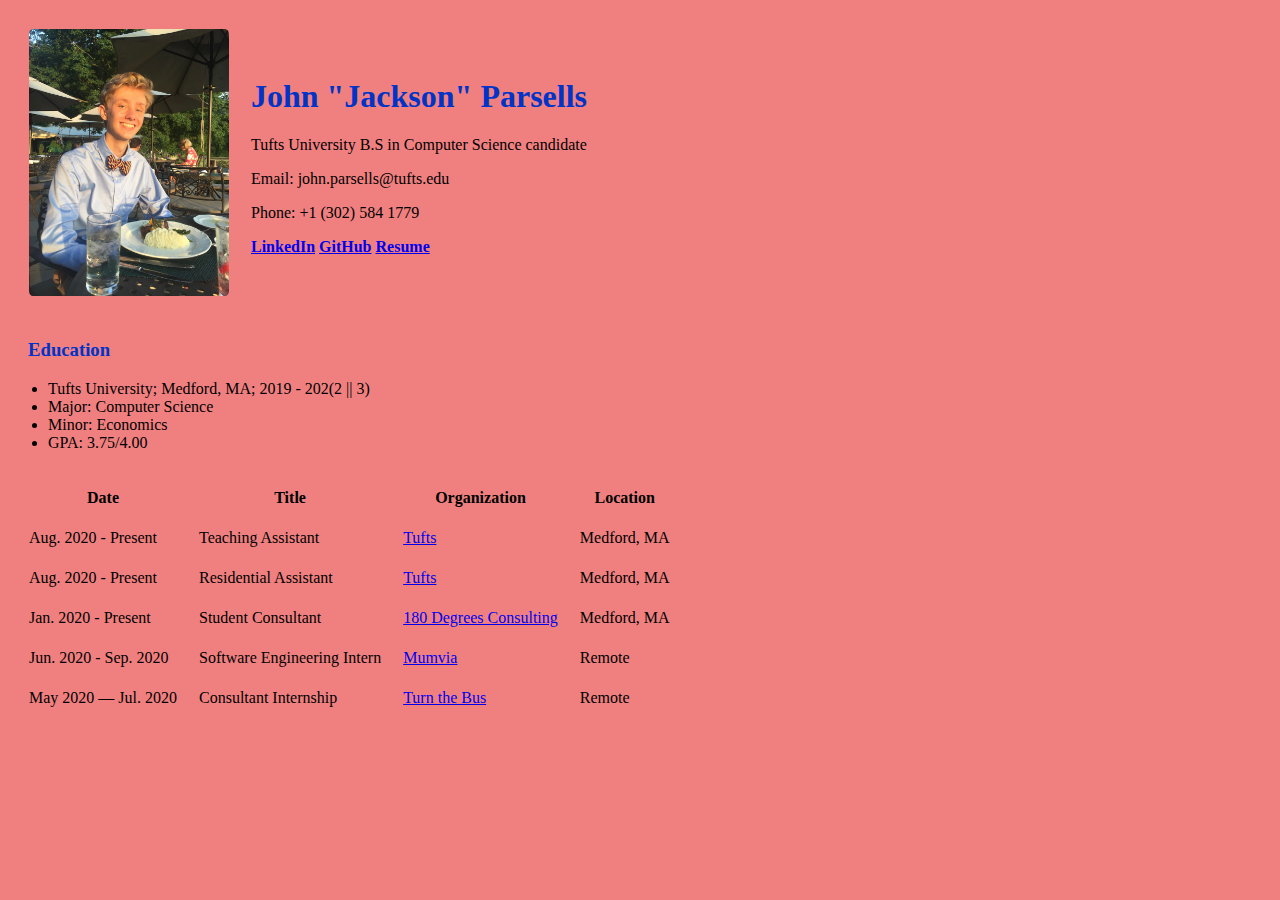
==== index.html @ 850fe2de "new resume and pic" ====
<!DOCTYPE html>
<html lang="en" dir="ltr">

<head>
  <meta charset="utf-8">
  <title>index page</title>
  <link type = "text/css" rel = "stylesheet" href = "css/indexstylesheet.css">
</head>

<body>
  <table cellspacing=20>
      <td><img id="headshot" src="resumepic.jpeg" alt="Jackson Parsells headshot" width="200" height=a></td>
      <td><h1>John "Jackson" Parsells</h1>

      <p>Tufts University B.S in Computer Science candidate</p>
      <p>Email: john.parsells@tufts.edu</p>
      <p>Phone: +1 (302) 584 1779</p>

      <p><strong>
        <a class="otherPage" target="_blank" href="https://www.linkedin.com/in/john-parsells/">LinkedIn</a>
        <a class="otherPage" target="_blank" href="https://github.com/jacksonparsells">GitHub</a>
        <a class="otherPage" target="_blank" href="/resume.pdf">Resume</a>
      </strong></p>
    </tr>
  </table>

  <h3>Education</h3>
  <ul>
    <li>Tufts University; Medford, MA; 2019 - 202(2 || 3)</li>
    <li>Major: Computer Science</li>
    <li>Minor: Economics</li>
    <li>GPA: 3.75/4.00</li>
  </ul>

  <table cellspacing=20>
    <thead>
      <th>Date</th>
      <th>Title</th>
      <th>Organization</th>
      <th>Location</th>
    </thead>
    <tbody>
      <tr>
        <td>Aug. 2020 - Present</td>
        <td>Teaching Assistant</td>
        <td><a href="https://www.cs.tufts.edu/comp/11/">Tufts</a></td>
        <td>Medford, MA</td>
      </tr>
      <tr>
        <td>Aug. 2020 - Present</td>
        <td>Residential Assistant</td>
        <td><a href="https://students.tufts.edu/sites/default/files/2019-20%20RA%20Position%20Description%20.pdf">Tufts</a></td>
        <td>Medford, MA</td>
      </tr>
      <tr>
        <td>Jan. 2020 - Present</td>
        <td>Student Consultant</td>
        <td><a href="https://180dc.org/">180 Degrees Consulting</a></td>
        <td>Medford, MA</td>
      </tr>
      <tr>
        <td>Jun. 2020 - Sep. 2020</td>
        <td>Software Engineering Intern</td>
        <td><a href="https://mumvia.com/info/">Mumvia</a></td>
        <td>Remote</td>
      </tr>
      <tr>
        <td>May 2020 — Jul. 2020</td>
        <td>Consultant Internship</td>
        <td><a href="https://www.turnthebus.org/">Turn the Bus</a></td>
        <td>Remote</td>
      </tr>
    </tbody>
  </table>
</body>

</html>
---- css/indexstylesheet.css ----
body {
    background-color: lightcoral;
  }
  
  h1 {
    color: #0033c7
  }
  
  h3 {
    padding-left: 20px;
    color: #0033c7
  }
  
  hr {
    border-style: none;
    border-top-style: dotted;
    border-color: grey;
    border-width: 5px;
    width: 5%;
  }
  
  .otherPage:hover {
    color: #0033c7
  }
  
  #headshot {
    max-width:100%;
    height:auto;
    border-radius: 2%;
  }
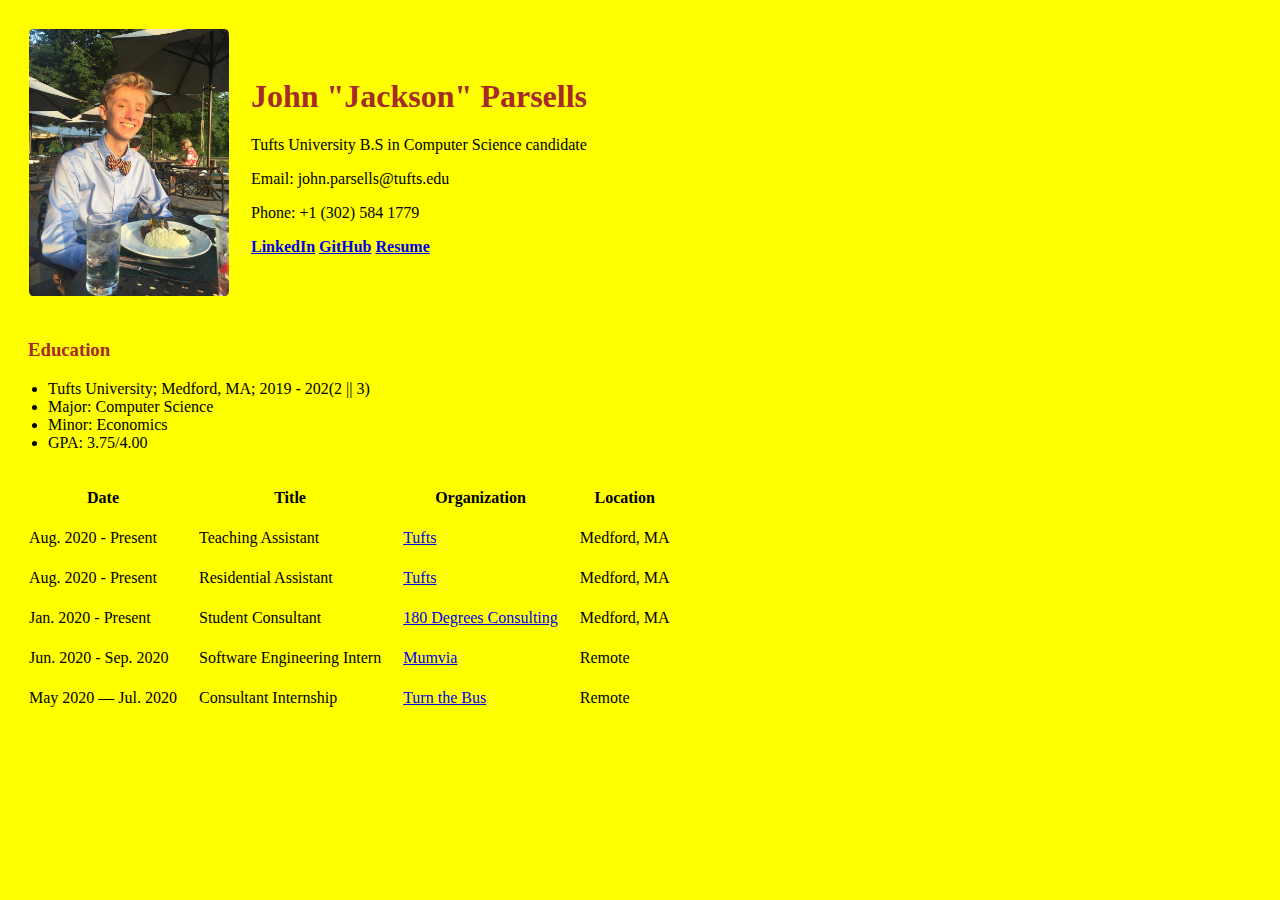
==== commit d6ab4b2e: "changed BR color and title of page" ====
--- a/index.html
+++ b/index.html
@@ -3,7 +3,7 @@
 
 <head>
   <meta charset="utf-8">
-  <title>index page</title>
+  <title>Jackson Parsells</title>
   <link type = "text/css" rel = "stylesheet" href = "css/indexstylesheet.css">
 </head>
 
--- a/css/indexstylesheet.css
+++ b/css/indexstylesheet.css
@@ -1,14 +1,14 @@
 body {
-    background-color: lightcoral;
+    background-color: yellow;
   }
   
   h1 {
-    color: #0033c7
+    color: brown;
   }
   
   h3 {
     padding-left: 20px;
-    color: #0033c7
+    color: brown;
   }
   
   hr {
@@ -20,7 +20,7 @@
   }
   
   .otherPage:hover {
-    color: #0033c7
+    color: #0033c7;
   }
   
   #headshot {
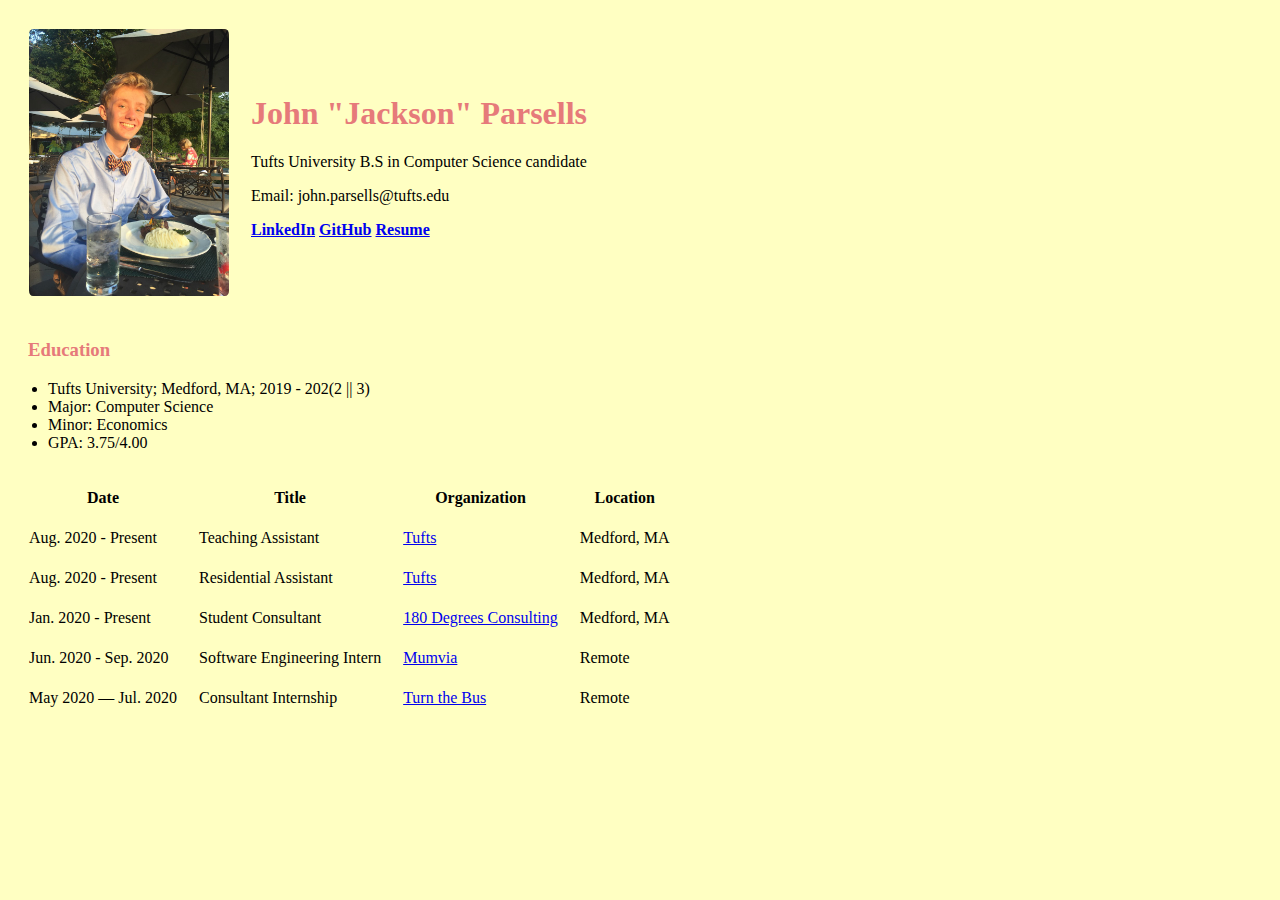
==== commit 77c036c8: "new color and font colors" ====
--- a/index.html
+++ b/index.html
@@ -14,7 +14,6 @@
 
       <p>Tufts University B.S in Computer Science candidate</p>
       <p>Email: john.parsells@tufts.edu</p>
-      <p>Phone: +1 (302) 584 1779</p>
 
       <p><strong>
         <a class="otherPage" target="_blank" href="https://www.linkedin.com/in/john-parsells/">LinkedIn</a>
--- a/css/indexstylesheet.css
+++ b/css/indexstylesheet.css
@@ -1,14 +1,14 @@
 body {
-    background-color: yellow;
+    background-color: rgb(255, 255, 194);
   }
   
   h1 {
-    color: brown;
+    color: rgb(230, 122, 122);
   }
   
   h3 {
     padding-left: 20px;
-    color: brown;
+    color: rgb(230, 122, 122);
   }
   
   hr {
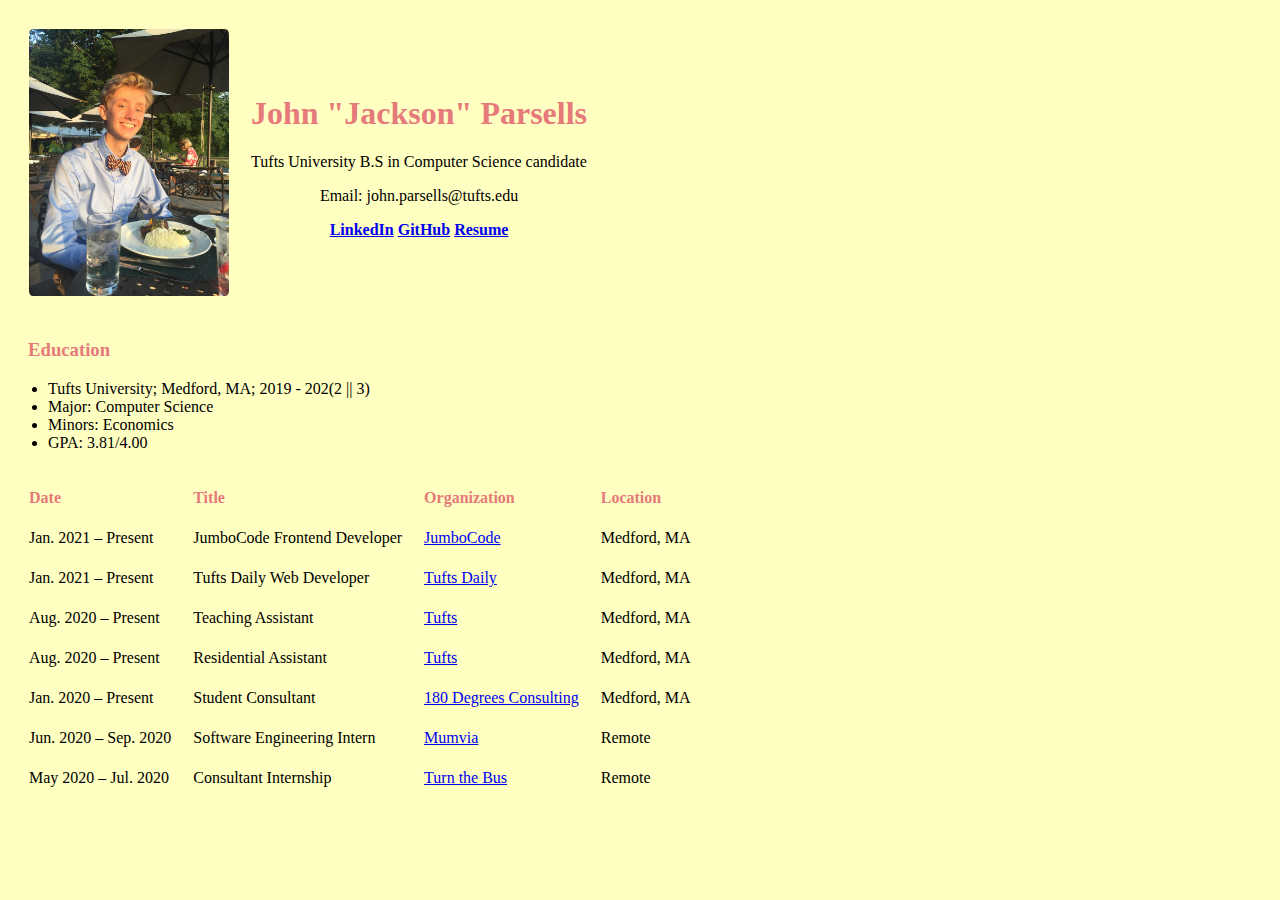
==== commit 1f5e31c2: "basic update" ====
--- a/index.html
+++ b/index.html
@@ -8,7 +8,7 @@
 </head>
 
 <body>
-  <table cellspacing=20>
+  <table class="introCard" cellspacing=20>
       <td><img id="headshot" src="resumepic.jpeg" alt="Jackson Parsells headshot" width="200" height=a></td>
       <td><h1>John "Jackson" Parsells</h1>
 
@@ -18,7 +18,7 @@
       <p><strong>
         <a class="otherPage" target="_blank" href="https://www.linkedin.com/in/john-parsells/">LinkedIn</a>
         <a class="otherPage" target="_blank" href="https://github.com/jacksonparsells">GitHub</a>
-        <a class="otherPage" target="_blank" href="/resume.pdf">Resume</a>
+        <a class="otherPage" target="_blank" href="./resume.pdf">Resume</a>
       </strong></p>
     </tr>
   </table>
@@ -27,8 +27,8 @@
   <ul>
     <li>Tufts University; Medford, MA; 2019 - 202(2 || 3)</li>
     <li>Major: Computer Science</li>
-    <li>Minor: Economics</li>
-    <li>GPA: 3.75/4.00</li>
+    <li>Minors: Economics</li>
+    <li>GPA: 3.81/4.00</li>
   </ul>
 
   <table cellspacing=20>
@@ -40,31 +40,43 @@
     </thead>
     <tbody>
       <tr>
-        <td>Aug. 2020 - Present</td>
+        <td>Jan. 2021 – Present</td>
+        <td>JumboCode Frontend Developer</td>
+        <td><a href="https://www.jumbocode.org/">JumboCode</a></td>
+        <td>Medford, MA</td>
+      </tr>
+      <tr>
+        <td>Jan. 2021 – Present</td>
+        <td>Tufts Daily Web Developer</td>
+        <td><a href="https://tuftsdaily.com/">Tufts Daily</a></td>
+        <td>Medford, MA</td>
+      </tr>
+      <tr>
+        <td>Aug. 2020 – Present</td>
         <td>Teaching Assistant</td>
         <td><a href="https://www.cs.tufts.edu/comp/11/">Tufts</a></td>
         <td>Medford, MA</td>
       </tr>
       <tr>
-        <td>Aug. 2020 - Present</td>
+        <td>Aug. 2020 – Present</td>
         <td>Residential Assistant</td>
         <td><a href="https://students.tufts.edu/sites/default/files/2019-20%20RA%20Position%20Description%20.pdf">Tufts</a></td>
         <td>Medford, MA</td>
       </tr>
       <tr>
-        <td>Jan. 2020 - Present</td>
+        <td>Jan. 2020 – Present</td>
         <td>Student Consultant</td>
         <td><a href="https://180dc.org/">180 Degrees Consulting</a></td>
         <td>Medford, MA</td>
       </tr>
       <tr>
-        <td>Jun. 2020 - Sep. 2020</td>
+        <td>Jun. 2020 – Sep. 2020</td>
         <td>Software Engineering Intern</td>
         <td><a href="https://mumvia.com/info/">Mumvia</a></td>
         <td>Remote</td>
       </tr>
       <tr>
-        <td>May 2020 — Jul. 2020</td>
+        <td>May 2020 – Jul. 2020</td>
         <td>Consultant Internship</td>
         <td><a href="https://www.turnthebus.org/">Turn the Bus</a></td>
         <td>Remote</td>
--- a/css/indexstylesheet.css
+++ b/css/indexstylesheet.css
@@ -10,7 +10,7 @@
     padding-left: 20px;
     color: rgb(230, 122, 122);
   }
-  
+
   hr {
     border-style: none;
     border-top-style: dotted;
@@ -19,6 +19,15 @@
     width: 5%;
   }
   
+  th {
+    color: rgb(230, 122, 122);
+    text-align: left;
+  }
+
+  .introCard {
+    text-align: center;
+  }
+
   .otherPage:hover {
     color: #0033c7;
   }
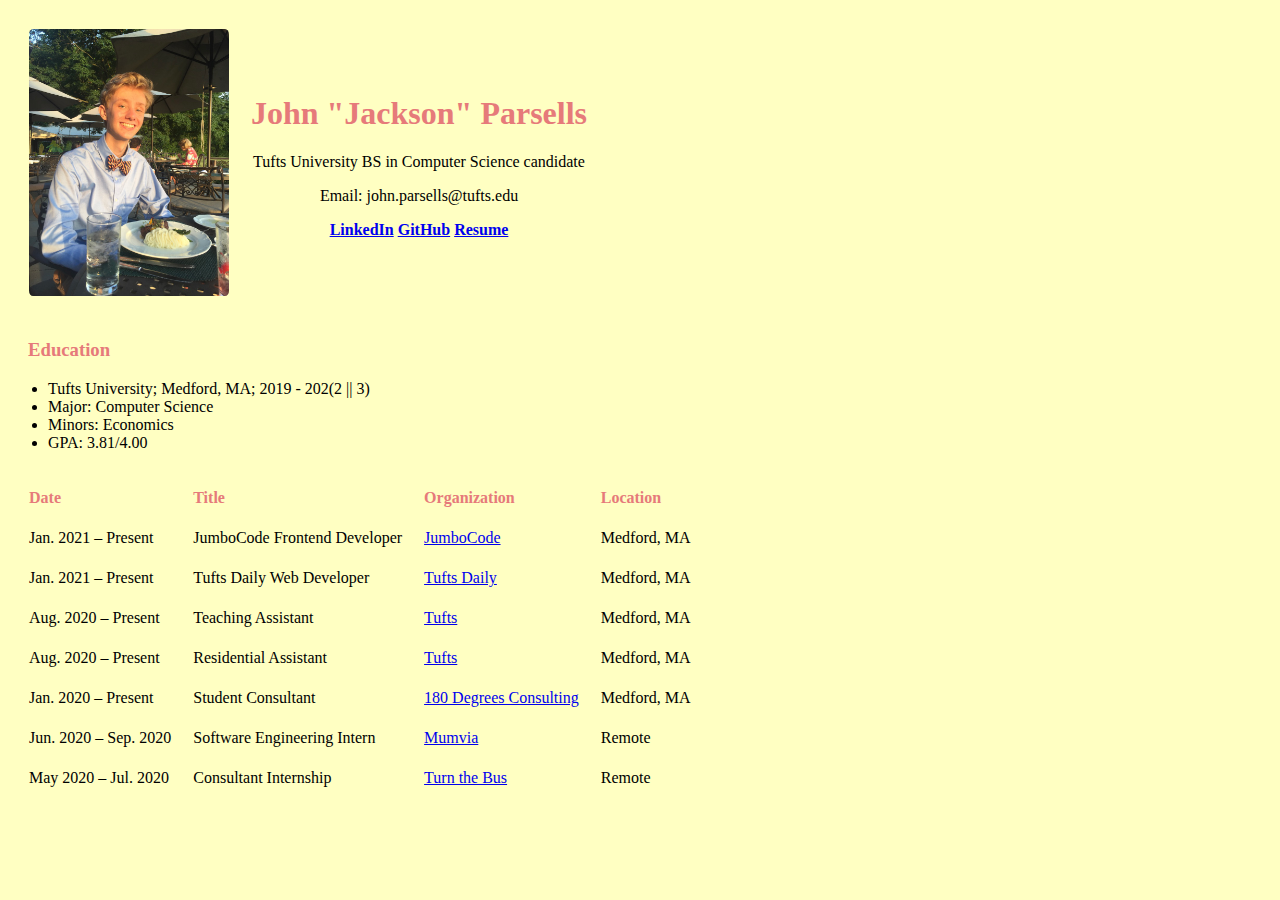
==== commit a4adf263: "colby made good point" ====
--- a/index.html
+++ b/index.html
@@ -12,7 +12,7 @@
       <td><img id="headshot" src="resumepic.jpeg" alt="Jackson Parsells headshot" width="200" height=a></td>
       <td><h1>John "Jackson" Parsells</h1>
 
-      <p>Tufts University B.S in Computer Science candidate</p>
+      <p>Tufts University BS in Computer Science candidate</p>
       <p>Email: john.parsells@tufts.edu</p>
 
       <p><strong>
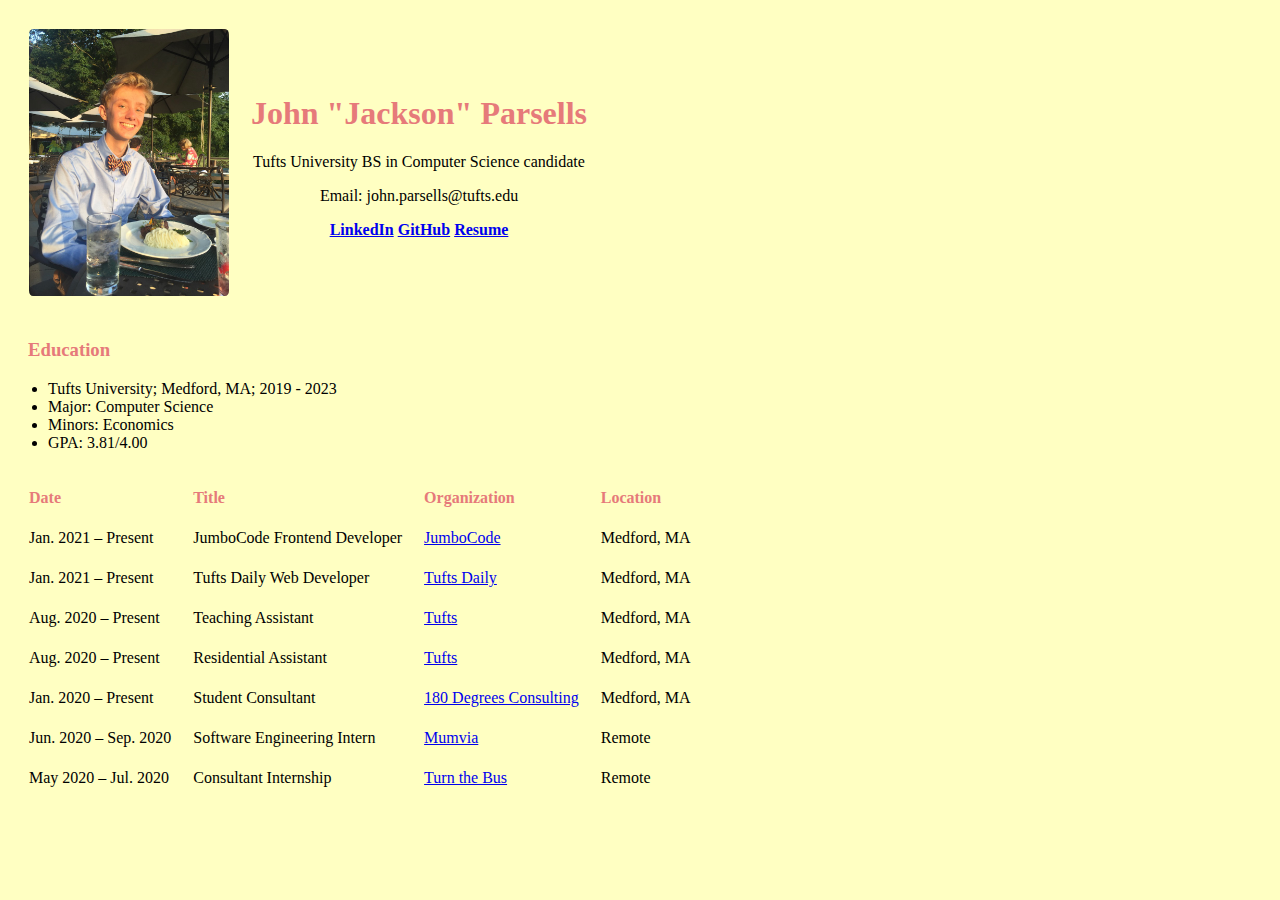
==== commit 6efb2bf3: "updating to reflect graduating 2023" ====
--- a/index.html
+++ b/index.html
@@ -25,7 +25,7 @@
 
   <h3>Education</h3>
   <ul>
-    <li>Tufts University; Medford, MA; 2019 - 202(2 || 3)</li>
+    <li>Tufts University; Medford, MA; 2019 - 2023</li>
     <li>Major: Computer Science</li>
     <li>Minors: Economics</li>
     <li>GPA: 3.81/4.00</li>
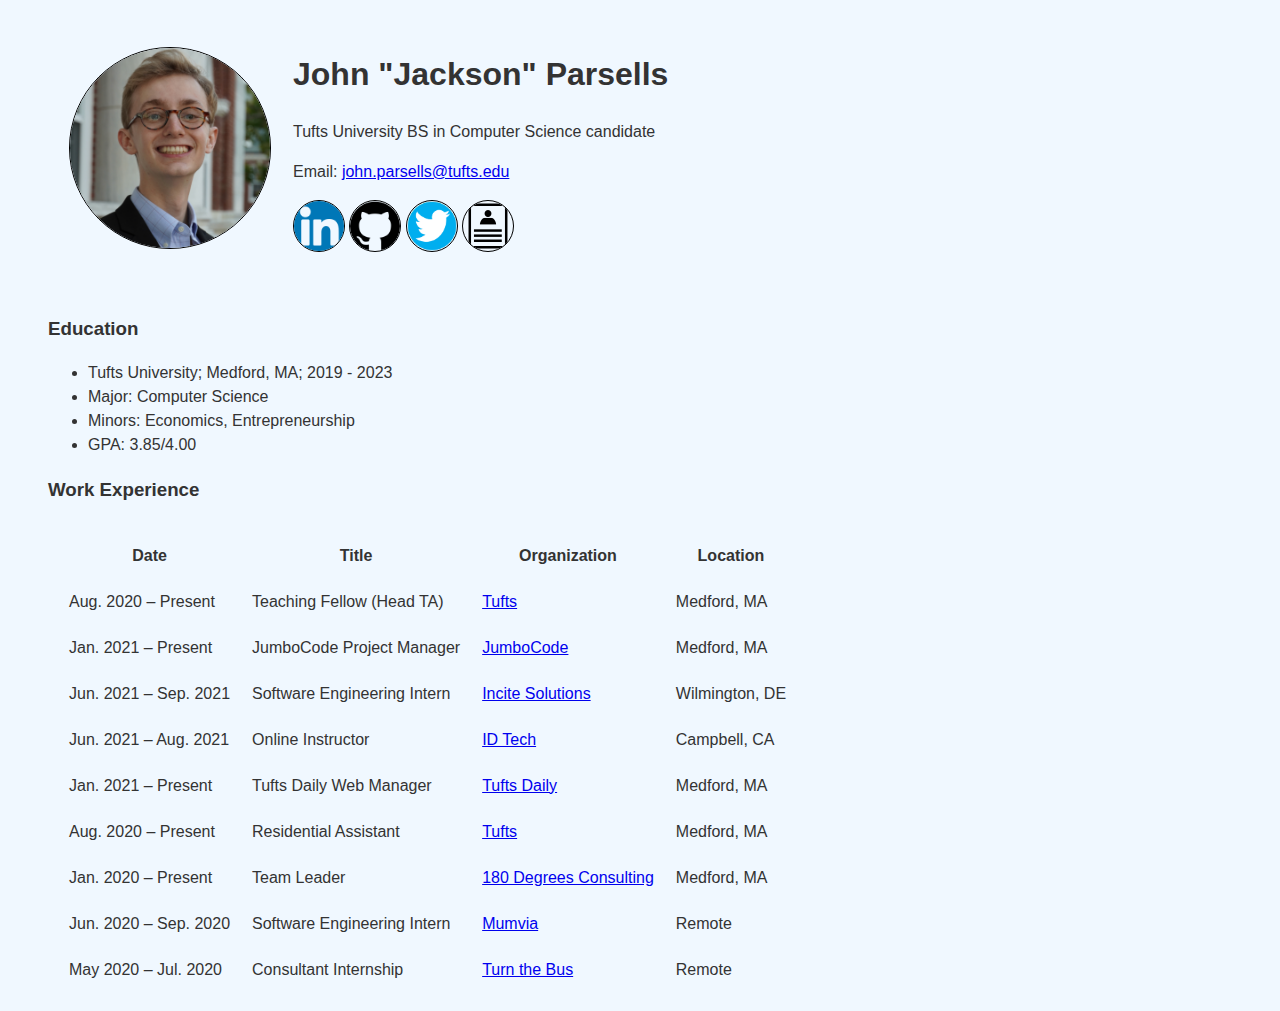
==== commit e0cd420e: "new web" ====
--- a/index.html
+++ b/index.html
@@ -4,21 +4,22 @@
 <head>
   <meta charset="utf-8">
   <title>Jackson Parsells</title>
-  <link type = "text/css" rel = "stylesheet" href = "css/indexstylesheet.css">
+  <link type="text/css" rel="stylesheet" href="stylesheet.css">
 </head>
 
 <body>
   <table class="introCard" cellspacing=20>
-      <td><img id="headshot" src="resumepic.jpeg" alt="Jackson Parsells headshot" width="200" height=a></td>
+      <td><img id="headshot" src="resumepic.png" alt="Jackson Parsells headshot"></td>
       <td><h1>John "Jackson" Parsells</h1>
 
       <p>Tufts University BS in Computer Science candidate</p>
-      <p>Email: john.parsells@tufts.edu</p>
+      <p>Email: <a href="mailto:john.parsells@tufts.edu">john.parsells@tufts.edu</a></p>
 
       <p><strong>
-        <a class="otherPage" target="_blank" href="https://www.linkedin.com/in/john-parsells/">LinkedIn</a>
-        <a class="otherPage" target="_blank" href="https://github.com/jacksonparsells">GitHub</a>
-        <a class="otherPage" target="_blank" href="./resume.pdf">Resume</a>
+        <a class="otherPage" target="_blank" href="https://www.linkedin.com/in/john-parsells/"><img id="icon" src="linkedin.png" alt="Linkedin"></a>
+        <a class="otherPage" target="_blank" href="https://github.com/jacksonparsells"><img id="icon" src="github.png" alt="Github"></a>
+        <a class="otherPage" target="_blank" href="https://twitter.com/jacksonlp10"><img id="icon" src="twitter.png" alt="Twitter"></a>
+        <a class="otherPage" target="_blank" href="./resume.pdf"><img id="icon" src="resume.png" alt="Resume"></a>
       </strong></p>
     </tr>
   </table>
@@ -27,10 +28,11 @@
   <ul>
     <li>Tufts University; Medford, MA; 2019 - 2023</li>
     <li>Major: Computer Science</li>
-    <li>Minors: Economics</li>
-    <li>GPA: 3.81/4.00</li>
+    <li>Minors: Economics, Entrepreneurship</li>
+    <li>GPA: 3.85/4.00</li>
   </ul>
 
+  <h3>Work Experience</h3>
   <table cellspacing=20>
     <thead>
       <th>Date</th>
@@ -39,22 +41,33 @@
       <th>Location</th>
     </thead>
     <tbody>
+    <tr>
+        <td>Aug. 2020 – Present</td>
+        <td>Teaching Fellow (Head TA)</td>
+        <td><a href="https://www.cs.tufts.edu/comp/11/">Tufts</a></td>
+        <td>Medford, MA</td>
+    </tr>
+    <tr>
+      <td>Jan. 2021 – Present</td>
+      <td>JumboCode Project Manager</td>
+      <td><a href="https://www.jumbocode.org/">JumboCode</a></td>
+      <td>Medford, MA</td>
+    </tr>
+    <tr>
+        <td>Jun. 2021 – Sep. 2021</td>
+        <td>Software Engineering Intern</td>
+        <td><a href="http://www.inciteoffice.com/">Incite Solutions</a></td>
+        <td>Wilmington, DE</td>
+    </tr>
+    <tr>
+        <td>Jun. 2021 – Aug. 2021</td>
+        <td>Online Instructor</td>
+        <td><a href="https://www.idtech.com/">ID Tech</a></td>
+        <td>Campbell, CA</td>
       <tr>
         <td>Jan. 2021 – Present</td>
-        <td>JumboCode Frontend Developer</td>
-        <td><a href="https://www.jumbocode.org/">JumboCode</a></td>
-        <td>Medford, MA</td>
-      </tr>
-      <tr>
-        <td>Jan. 2021 – Present</td>
-        <td>Tufts Daily Web Developer</td>
+        <td>Tufts Daily Web Manager</td>
         <td><a href="https://tuftsdaily.com/">Tufts Daily</a></td>
-        <td>Medford, MA</td>
-      </tr>
-      <tr>
-        <td>Aug. 2020 – Present</td>
-        <td>Teaching Assistant</td>
-        <td><a href="https://www.cs.tufts.edu/comp/11/">Tufts</a></td>
         <td>Medford, MA</td>
       </tr>
       <tr>
@@ -65,7 +78,7 @@
       </tr>
       <tr>
         <td>Jan. 2020 – Present</td>
-        <td>Student Consultant</td>
+        <td>Team Leader</td>
         <td><a href="https://180dc.org/">180 Degrees Consulting</a></td>
         <td>Medford, MA</td>
       </tr>
@@ -85,4 +98,4 @@
   </table>
 </body>
 
-</html>
+</html>--- a/stylesheet.css
+++ b/stylesheet.css
@@ -0,0 +1,25 @@
+body {
+    background-color:aliceblue;
+    font-family: "Trebuchet MS", Arial, Helvetica, sans-serif;
+    font-size: 16px;
+    line-height: 1.5;
+    color: #333;
+    padding-left: 2.5rem;
+    padding-right: 2.5rem;
+}
+
+#headshot {
+    width: 200px;
+    height: 200px;
+    border-radius: 100%;
+    border: 1px solid black;
+    margin: 0 auto;
+}
+
+#icon {
+    width: 50px;
+    height: 50px;
+    border-radius: 100%;
+    border: 1px solid black;
+    margin: 0 auto;
+}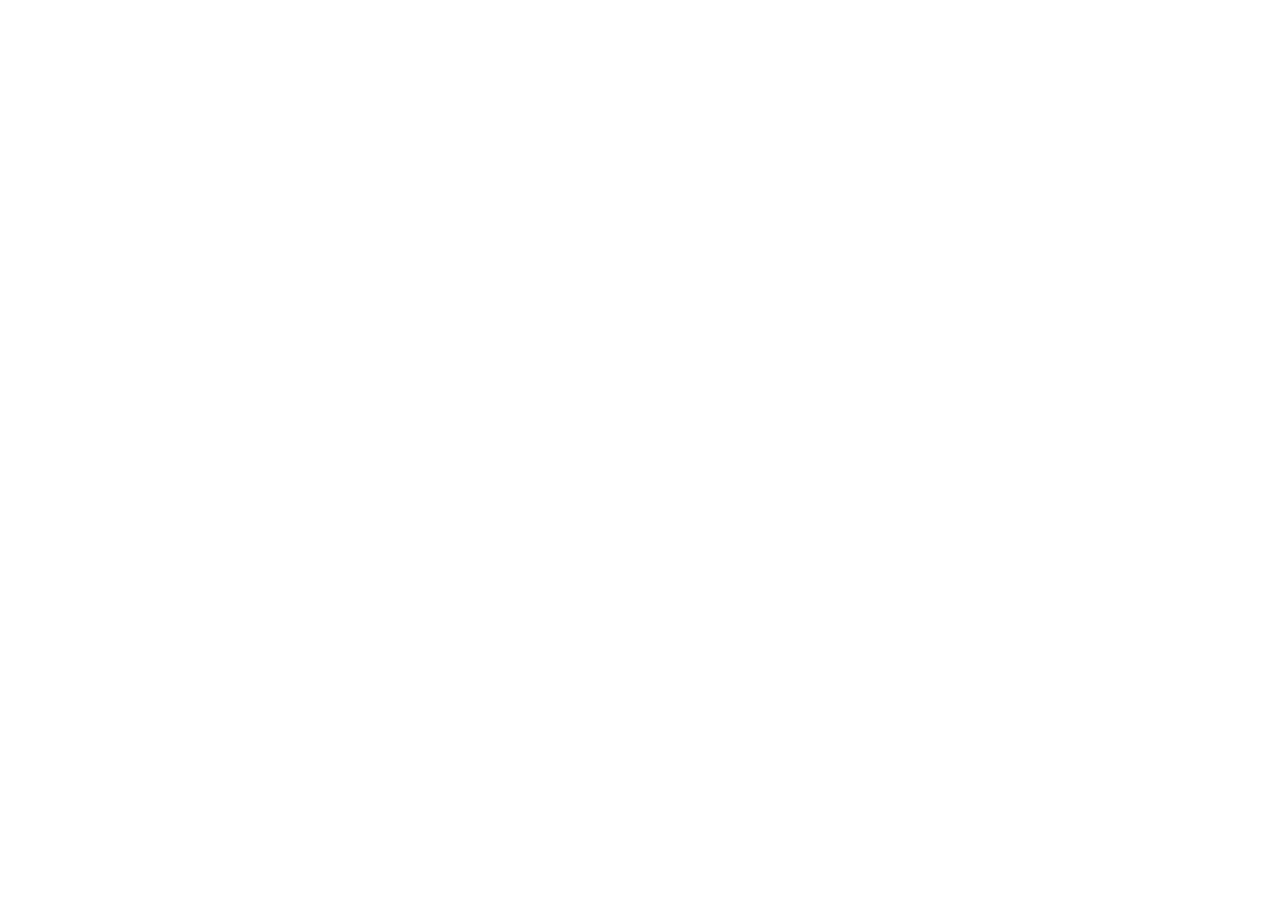
==== commit 701a7570: "redirect added to new site" ====
--- a/index.html
+++ b/index.html
@@ -1,101 +1,5 @@
 <!DOCTYPE html>
-<html lang="en" dir="ltr">
-
-<head>
-  <meta charset="utf-8">
-  <title>Jackson Parsells</title>
-  <link type="text/css" rel="stylesheet" href="stylesheet.css">
-</head>
-
-<body>
-  <table class="introCard" cellspacing=20>
-      <td><img id="headshot" src="resumepic.png" alt="Jackson Parsells headshot"></td>
-      <td><h1>John "Jackson" Parsells</h1>
-
-      <p>Tufts University BS in Computer Science candidate</p>
-      <p>Email: <a href="mailto:john.parsells@tufts.edu">john.parsells@tufts.edu</a></p>
-
-      <p><strong>
-        <a class="otherPage" target="_blank" href="https://www.linkedin.com/in/john-parsells/"><img id="icon" src="linkedin.png" alt="Linkedin"></a>
-        <a class="otherPage" target="_blank" href="https://github.com/jacksonparsells"><img id="icon" src="github.png" alt="Github"></a>
-        <a class="otherPage" target="_blank" href="https://twitter.com/jacksonlp10"><img id="icon" src="twitter.png" alt="Twitter"></a>
-        <a class="otherPage" target="_blank" href="./resume.pdf"><img id="icon" src="resume.png" alt="Resume"></a>
-      </strong></p>
-    </tr>
-  </table>
-
-  <h3>Education</h3>
-  <ul>
-    <li>Tufts University; Medford, MA; 2019 - 2023</li>
-    <li>Major: Computer Science</li>
-    <li>Minors: Economics, Entrepreneurship</li>
-    <li>GPA: 3.85/4.00</li>
-  </ul>
-
-  <h3>Work Experience</h3>
-  <table cellspacing=20>
-    <thead>
-      <th>Date</th>
-      <th>Title</th>
-      <th>Organization</th>
-      <th>Location</th>
-    </thead>
-    <tbody>
-    <tr>
-        <td>Aug. 2020 – Present</td>
-        <td>Teaching Fellow (Head TA)</td>
-        <td><a href="https://www.cs.tufts.edu/comp/11/">Tufts</a></td>
-        <td>Medford, MA</td>
-    </tr>
-    <tr>
-      <td>Jan. 2021 – Present</td>
-      <td>JumboCode Project Manager</td>
-      <td><a href="https://www.jumbocode.org/">JumboCode</a></td>
-      <td>Medford, MA</td>
-    </tr>
-    <tr>
-        <td>Jun. 2021 – Sep. 2021</td>
-        <td>Software Engineering Intern</td>
-        <td><a href="http://www.inciteoffice.com/">Incite Solutions</a></td>
-        <td>Wilmington, DE</td>
-    </tr>
-    <tr>
-        <td>Jun. 2021 – Aug. 2021</td>
-        <td>Online Instructor</td>
-        <td><a href="https://www.idtech.com/">ID Tech</a></td>
-        <td>Campbell, CA</td>
-      <tr>
-        <td>Jan. 2021 – Present</td>
-        <td>Tufts Daily Web Manager</td>
-        <td><a href="https://tuftsdaily.com/">Tufts Daily</a></td>
-        <td>Medford, MA</td>
-      </tr>
-      <tr>
-        <td>Aug. 2020 – Present</td>
-        <td>Residential Assistant</td>
-        <td><a href="https://students.tufts.edu/sites/default/files/2019-20%20RA%20Position%20Description%20.pdf">Tufts</a></td>
-        <td>Medford, MA</td>
-      </tr>
-      <tr>
-        <td>Jan. 2020 – Present</td>
-        <td>Team Leader</td>
-        <td><a href="https://180dc.org/">180 Degrees Consulting</a></td>
-        <td>Medford, MA</td>
-      </tr>
-      <tr>
-        <td>Jun. 2020 – Sep. 2020</td>
-        <td>Software Engineering Intern</td>
-        <td><a href="https://mumvia.com/info/">Mumvia</a></td>
-        <td>Remote</td>
-      </tr>
-      <tr>
-        <td>May 2020 – Jul. 2020</td>
-        <td>Consultant Internship</td>
-        <td><a href="https://www.turnthebus.org/">Turn the Bus</a></td>
-        <td>Remote</td>
-      </tr>
-    </tbody>
-  </table>
-</body>
-
-</html>+<meta charset="utf-8">
+<title>Redirecting to https://www.jackson.parsells.net/</title>
+<meta http-equiv="refresh" content="0; URL=https://www.jackson.parsells.net/">
+<link rel="canonical" href="https://www.jackson.parsells.net/">